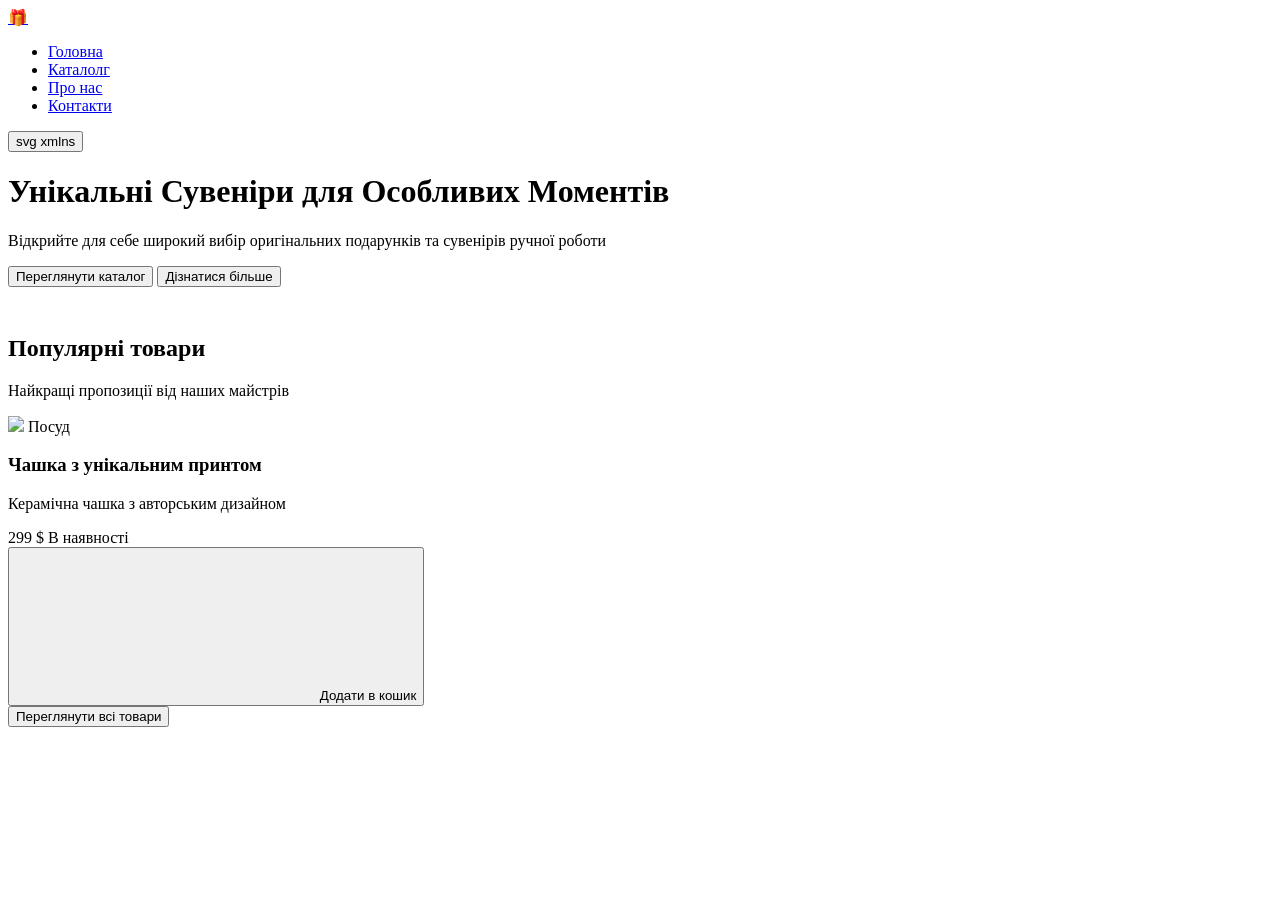
==== CW_less8/index.html @ 489c2e0f "Add files via upload" ====
<!DOCTYPE html>
<html lang="en">
<head>
    <link href = "style/style.css" rel = "stylesheet" type = "text/css">
    <meta charset="UTF-8">
    <title>Title</title>
</head>
<body>
<header class = "header wrapper">
    <div class = "header-top">
        <div class = "logo">
            <a href = "#">
                <span class = "logo-icon">🎁</span>
                <span class = "logo-tiitle"></span>
            </a>
        </div>
        <nav>
            <ul>
                <li><a href = "#">Головна</a></li>
                <li><a href = "#">Каталолг</a></li>
                <li><a href = "#">Про нас</a></li>
                <li><a href = "#">Контакти</a></li>
            </ul>
        </nav>
        <div class = "header-top-button">
            <button>svg xmlns</button>
        </div>

    <div class = "header-bottom">
        <h1>Унікальні Сувеніри для Особливих Моментів</h1>
        <p>Відкрийте для себе широкий вибір оригінальних подарунків та сувенірів ручної роботи</p>
    </div>
        <div class = "header-button-btn">
            <button>Переглянути каталог</button>
            <button>Дізнатися більше</button>
        </div>
        <main>
            <section class = "advantages">
                <article>
                    <svg xmlns='http://www.w3.org/2000/svg' width='24' height='24' viewBox="0 0 24 24" fill = "none"
                    stroke = "currentColor"></svg>
                </article>
                <article></article>
                <article></article>
                <article></article>
            </section>
            <section class = "catalog">
                <h2>Популярні товари</h2>
                <p>Найкращі пропозиції від наших майстрів</p>
                <div class="catalog-cards">
                    <article class = "card">
                        <img src = "images/product-1.jpg">
                        <span class = "label">Посуд</span>
                        <h3>Чашка з унікальним принтом</h3>
                        <p>Керамічна чашка з авторським дизайном</p>
                        <div class = "price">
                            <span class = "cost">299 $</span>
                            <span class = "instock">В наявності</span>
                        </div>
                        <button class = "card-btn">
                            <svg xmlns></svg>
                            <span>Додати в кошик</span>
                        </button>
                    </article>
                </div>
                <button>Переглянути всі товари</button>
            </section>
        </main>
</header>
</body>
</html>
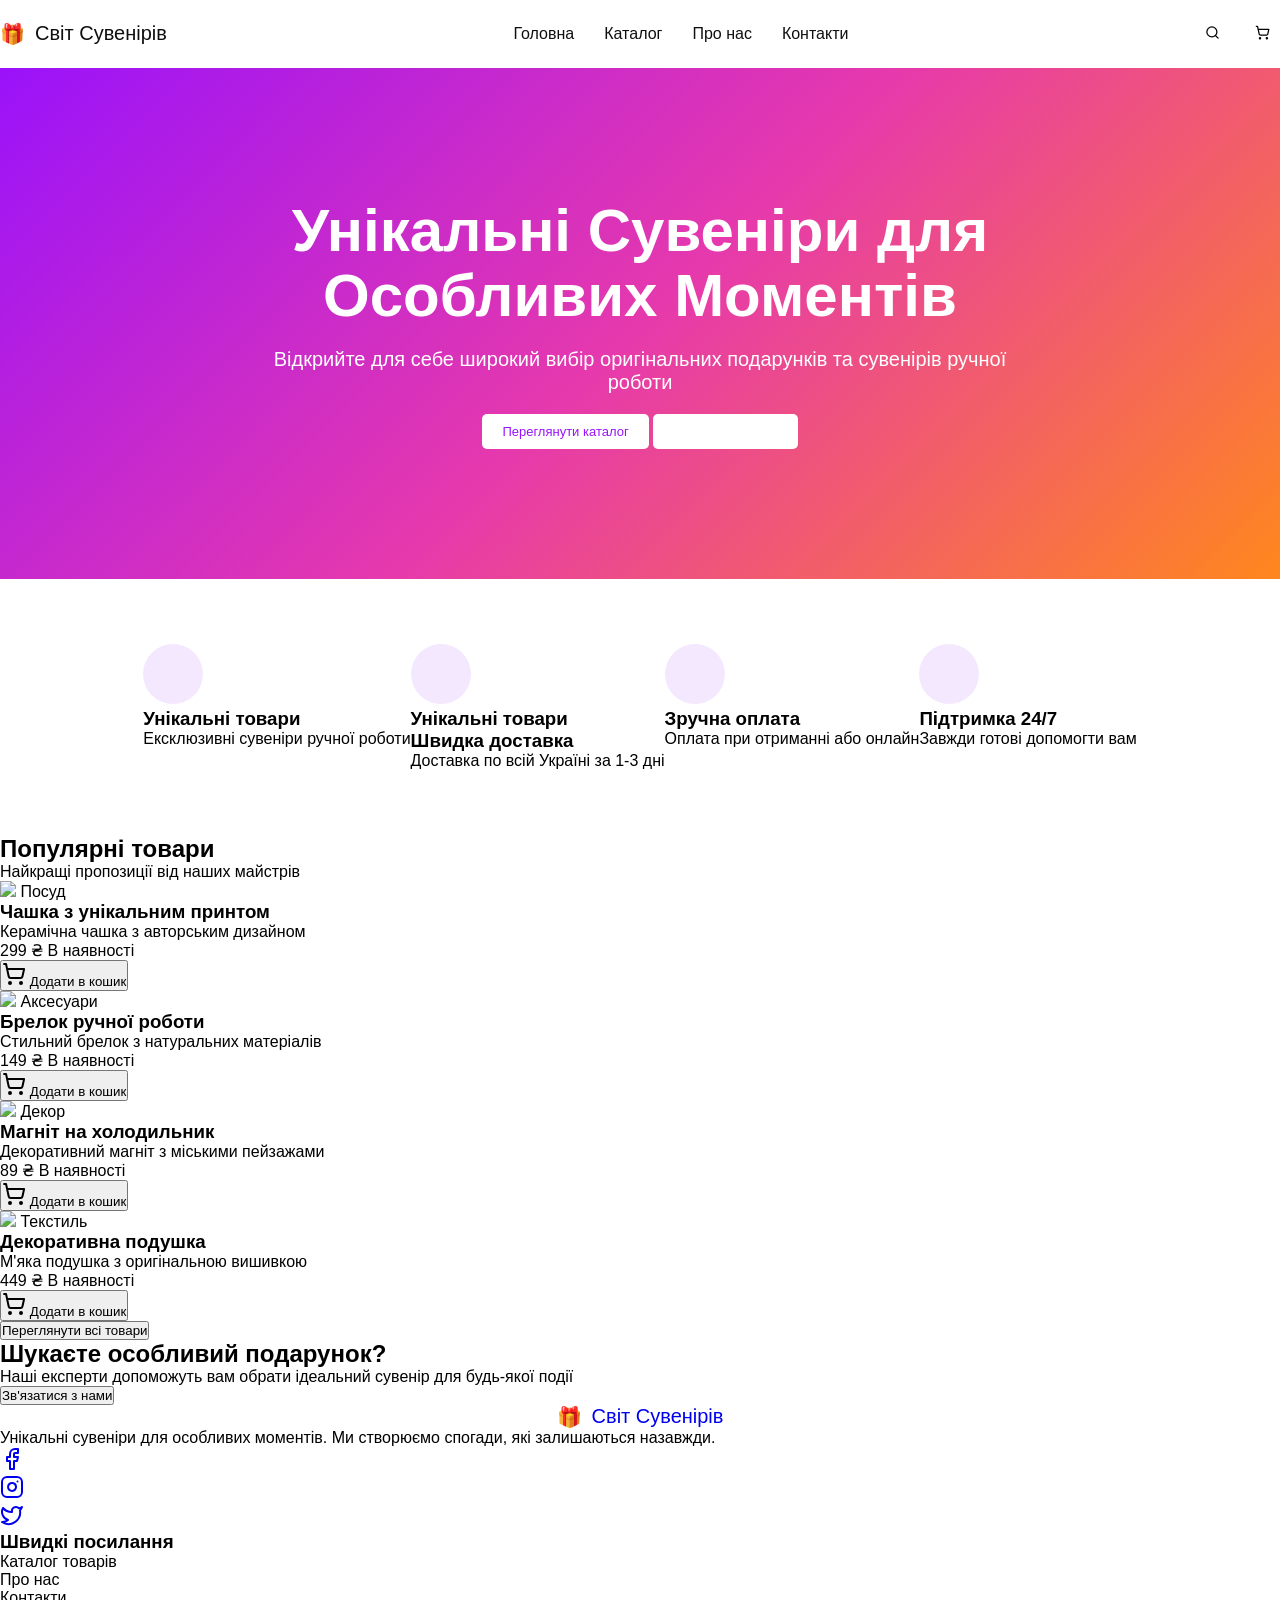
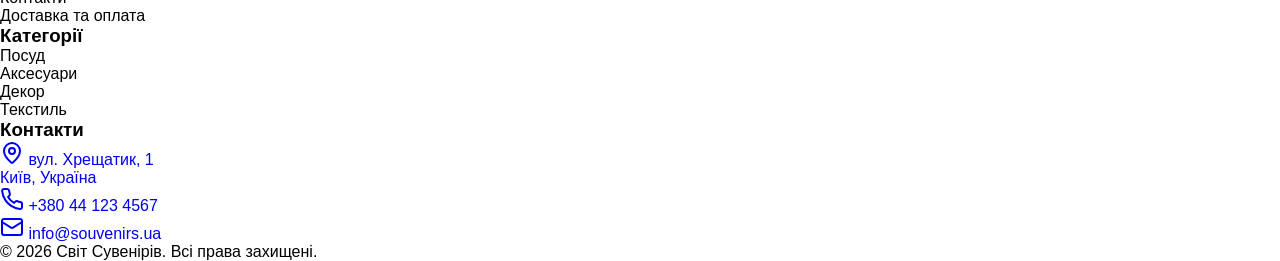
==== commit 1232dc94: "Add files via upload" ====
--- a/CW_less8/index.html
+++ b/CW_less8/index.html
@@ -1,71 +1,184 @@
 <!DOCTYPE html>
-<html lang="en">
+<html lang="en" xmlns="http://www.w3.org/1999/html">
 <head>
-    <link href = "style/style.css" rel = "stylesheet" type = "text/css">
+    <link href="style/style.css" rel="stylesheet" type="text/css">
     <meta charset="UTF-8">
     <title>Title</title>
 </head>
 <body>
-<header class = "header wrapper">
-    <div class = "header-top">
-        <div class = "logo">
-            <a href = "#">
-                <span class = "logo-icon">🎁</span>
-                <span class = "logo-tiitle"></span>
+<header class="header">
+    <div class="header-top wrapper">
+        <div class="logo">
+            <a href="#">
+                <span class="logo-icon">🎁</span>
+                <span class="logo-title">Світ Сувенірів</span>
             </a>
         </div>
         <nav>
             <ul>
-                <li><a href = "#">Головна</a></li>
-                <li><a href = "#">Каталолг</a></li>
-                <li><a href = "#">Про нас</a></li>
-                <li><a href = "#">Контакти</a></li>
+                <li><a href="#">Головна</a></li>
+                <li><a href="#">Каталог</a></li>
+                <li><a href="#">Про нас</a></li>
+                <li><a href="#">Контакти</a></li>
             </ul>
         </nav>
-        <div class = "header-top-button">
-            <button>svg xmlns</button>
+        <div class = "header-top-btn">
+            <button><svg xmlns="http://www.w3.org/2000/svg" width="15" height="15" viewBox="0 0 24 24" fill="none" stroke="currentColor" stroke-width="2" stroke-linecap="round" stroke-linejoin="round" class="lucide lucide-search h-5 w-5"><circle cx="11" cy="11" r="8"></circle><path d="m21 21-4.3-4.3"></path></svg></button>
+            <button><svg xmlns="http://www.w3.org/2000/svg" width="15" height="15" viewBox="0 0 24 24" fill="none" stroke="currentColor" stroke-width="2" stroke-linecap="round" stroke-linejoin="round" class="lucide lucide-shopping-cart h-5 w-5"><circle cx="8" cy="21" r="1"></circle><circle cx="19" cy="21" r="1"></circle><path d="M2.05 2.05h2l2.66 12.42a2 2 0 0 0 2 1.58h9.78a2 2 0 0 0 1.95-1.57l1.65-7.43H5.12"></path></svg></button>
         </div>
-
-    <div class = "header-bottom">
+    </div>
+    <div class="header-bottom">
         <h1>Унікальні Сувеніри для Особливих Моментів</h1>
         <p>Відкрийте для себе широкий вибір оригінальних подарунків та сувенірів ручної роботи</p>
+        <div class="header-bottom-btn">
+            <button>Переглянути каталог</button>
+            <button id="btn-hover">Дізнатися більше</button>
+        </div>
     </div>
-        <div class = "header-button-btn">
-            <button>Переглянути каталог</button>
-            <button>Дізнатися більше</button>
+</header>
+<main>
+    <section class="advantages wrapper">
+        <article>
+            <span><svg xmlns="http://www.w3.org/2000/svg" width="24" height="24" viewBox="0 0 24 24" fill="none" stroke="currentColor" stroke-width="2" stroke-linecap="round" stroke-linejoin="round" class="lucide lucide-gift h-8 w-8 text-purple-600"><rect x="3" y="8" width="18" height="4" rx="1"></rect><path d="M12 8v13"></path><path d="M19 12v7a2 2 0 0 1-2 2H7a2 2 0 0 1-2-2v-7"></path><path d="M7.5 8a2.5 2.5 0 0 1 0-5A4.8 8 0 0 1 12 8a4.8 8 0 0 1 4.5-5 2.5 2.5 0 0 1 0 5"></path></svg></span>
+            <h3>Унікальні товари</h3>
+            <p>Ексклюзивні сувеніри ручної роботи</p>
+        </article>
+        <article>
+            <svg xmlns="http://www.w3.org/2000/svg" width="24" height="24" viewBox="0 0 24 24" fill="none" stroke="currentColor" stroke-width="2" stroke-linecap="round" stroke-linejoin="round" class="lucide lucide-truck h-8 w-8 text-purple-600"><path d="M14 18V6a2 2 0 0 0-2-2H4a2 2 0 0 0-2 2v11a1 1 0 0 0 1 1h2"></path><path d="M15 18H9"></path><path d="M19 18h2a1 1 0 0 0 1-1v-3.65a1 1 0 0 0-.22-.624l-3.48-4.35A1 1 0 0 0 17.52 8H14"></path><circle cx="17" cy="18" r="2"></circle><circle cx="7" cy="18" r="2"></circle></svg>            <h3>Унікальні товари</h3>
+            <h3>Швидка доставка</h3>
+            <p>Доставка по всій Україні за 1-3 дні</p>
+        </article>
+        <article>
+            <svg xmlns="http://www.w3.org/2000/svg" width="24" height="24" viewBox="0 0 24 24" fill="none" stroke="currentColor" stroke-width="2" stroke-linecap="round" stroke-linejoin="round" class="lucide lucide-credit-card h-8 w-8 text-purple-600"><rect width="20" height="14" x="2" y="5" rx="2"></rect><line x1="2" x2="22" y1="10" y2="10"></line></svg>            <h3>Зручна оплата</h3>
+            <p>Оплата при отриманні або онлайн</p>
+        </article>
+        <article>
+            <svg xmlns="http://www.w3.org/2000/svg" width="24" height="24" viewBox="0 0 24 24" fill="none" stroke="currentColor" stroke-width="2" stroke-linecap="round" stroke-linejoin="round" class="lucide lucide-headphones h-8 w-8 text-purple-600"><path d="M3 14h3a2 2 0 0 1 2 2v3a2 2 0 0 1-2 2H5a2 2 0 0 1-2-2v-7a9 9 0 0 1 18 0v7a2 2 0 0 1-2 2h-1a2 2 0 0 1-2-2v-3a2 2 0 0 1 2-2h3"></path></svg>            <h3>Підтримка 24/7</h3>
+            <p>Завжди готові допомогти вам</p>
+        </article>
+    </section>
+    <section class="catalog">
+        <h2>Популярні товари</h2>
+        <p>Найкращі пропозиції від наших майстрів</p>
+        <div class = "catalog-cards">
+            <article class="card">
+                <img src="images/catalog1.jfif">
+                <span class="label">Посуд</span>
+                <h3>Чашка з унікальним принтом</h3>
+                <p>Керамічна чашка з авторським дизайном</p>
+                <div class="price">
+                    <span class ="cost">299 ₴</span>
+                    <span class ="instock">В наявності</span>
+                </div>
+                <button class="card-btn">
+                    <svg xmlns="http://www.w3.org/2000/svg" width="24" height="24" viewBox="0 0 24 24" fill="none" stroke="currentColor" stroke-width="2" stroke-linecap="round" stroke-linejoin="round" class="lucide lucide-shopping-cart mr-2 h-4 w-4"><circle cx="8" cy="21" r="1"></circle><circle cx="19" cy="21" r="1"></circle><path d="M2.05 2.05h2l2.66 12.42a2 2 0 0 0 2 1.58h9.78a2 2 0 0 0 1.95-1.57l1.65-7.43H5.12"></path></svg>                    <span>Додати в кошик</span>
+                </button>
+            </article>
+            <article class="card">
+                <img src="images/catalog2.jfif">
+                <span class="label">Аксесуари</span>
+                <h3>Брелок ручної роботи</h3>
+                <p>Стильний брелок з натуральних матеріалів</p>
+                <div class="price">
+                    <span class ="cost">149 ₴</span>
+                    <span class ="instock">В наявності</span>
+                </div>
+                <button class="card-btn">
+                    <svg xmlns="http://www.w3.org/2000/svg" width="24" height="24" viewBox="0 0 24 24" fill="none" stroke="currentColor" stroke-width="2" stroke-linecap="round" stroke-linejoin="round" class="lucide lucide-shopping-cart mr-2 h-4 w-4"><circle cx="8" cy="21" r="1"></circle><circle cx="19" cy="21" r="1"></circle><path d="M2.05 2.05h2l2.66 12.42a2 2 0 0 0 2 1.58h9.78a2 2 0 0 0 1.95-1.57l1.65-7.43H5.12"></path></svg>                    <span>Додати в кошик</span>
+                </button>
+            </article>
+            <article class="card">
+                <img src="images/catalog3.jfif">
+                <span class="label">Декор</span>
+                <h3>Магніт на холодильник</h3>
+                <p>Декоративний магніт з міськими пейзажами</p>
+                <div class="price">
+                    <span class ="cost">89 ₴</span>
+                    <span class ="instock">В наявності</span>
+                </div>
+                <button class="card-btn">
+                    <svg xmlns="http://www.w3.org/2000/svg" width="24" height="24" viewBox="0 0 24 24" fill="none" stroke="currentColor" stroke-width="2" stroke-linecap="round" stroke-linejoin="round" class="lucide lucide-shopping-cart mr-2 h-4 w-4"><circle cx="8" cy="21" r="1"></circle><circle cx="19" cy="21" r="1"></circle><path d="M2.05 2.05h2l2.66 12.42a2 2 0 0 0 2 1.58h9.78a2 2 0 0 0 1.95-1.57l1.65-7.43H5.12"></path></svg>                    <span>Додати в кошик</span>
+                </button>
+            </article>
+            <article class="card">
+                <img src="images/catalog4.jfif">
+                <span class="label">Текстиль</span>
+                <h3>Декоративна подушка</h3>
+                <p>М'яка подушка з оригінальною вишивкою</p>
+                <div class="price">
+                    <span class ="cost">449 ₴</span>
+                    <span class ="instock">В наявності</span>
+                </div>
+                <button class="card-btn">
+                    <svg xmlns="http://www.w3.org/2000/svg" width="24" height="24" viewBox="0 0 24 24" fill="none" stroke="currentColor" stroke-width="2" stroke-linecap="round" stroke-linejoin="round" class="lucide lucide-shopping-cart mr-2 h-4 w-4"><circle cx="8" cy="21" r="1"></circle><circle cx="19" cy="21" r="1"></circle><path d="M2.05 2.05h2l2.66 12.42a2 2 0 0 0 2 1.58h9.78a2 2 0 0 0 1.95-1.57l1.65-7.43H5.12"></path></svg>                    <span>Додати в кошик</span>
+                </button>
+            </article>
         </div>
-        <main>
-            <section class = "advantages">
-                <article>
-                    <svg xmlns='http://www.w3.org/2000/svg' width='24' height='24' viewBox="0 0 24 24" fill = "none"
-                    stroke = "currentColor"></svg>
-                </article>
-                <article></article>
-                <article></article>
-                <article></article>
-            </section>
-            <section class = "catalog">
-                <h2>Популярні товари</h2>
-                <p>Найкращі пропозиції від наших майстрів</p>
-                <div class="catalog-cards">
-                    <article class = "card">
-                        <img src = "images/product-1.jpg">
-                        <span class = "label">Посуд</span>
-                        <h3>Чашка з унікальним принтом</h3>
-                        <p>Керамічна чашка з авторським дизайном</p>
-                        <div class = "price">
-                            <span class = "cost">299 $</span>
-                            <span class = "instock">В наявності</span>
-                        </div>
-                        <button class = "card-btn">
-                            <svg xmlns></svg>
-                            <span>Додати в кошик</span>
-                        </button>
-                    </article>
-                </div>
-                <button>Переглянути всі товари</button>
-            </section>
-        </main>
-</header>
+        <button>Переглянути всі товари</button>
+    </section>
+    <section class="send">
+        <h2>Шукаєте особливий подарунок?</h2>
+        <p>Наші експерти допоможуть вам обрати ідеальний сувенір для будь-якої події</p>
+        <button>Зв'язатися з нами</button>
+    </section>
+</main>
+<footer>
+    <div class="footer-top">
+        <article class="column">
+            <div class="logo">
+                <a href="#">
+                    <span class="logo-icon">🎁</span>
+                    <span class="logo-title">Світ Сувенірів</span>
+                </a>
+            </div>
+            <p>Унікальні сувеніри для особливих моментів. Ми створюємо спогади, які залишаються назавжди.</p>
+            <div class="social">
+                <ul>
+                    <li><a href="#"><svg xmlns="http://www.w3.org/2000/svg" width="24" height="24" viewBox="0 0 24 24" fill="none" stroke="currentColor" stroke-width="2" stroke-linecap="round" stroke-linejoin="round" class="lucide lucide-facebook h-5 w-5"><path d="M18 2h-3a5 5 0 0 0-5 5v3H7v4h3v8h4v-8h3l1-4h-4V7a1 1 0 0 1 1-1h3z"></path></svg></a></li>
+                    <li><a href="#"><svg xmlns="http://www.w3.org/2000/svg" width="24" height="24" viewBox="0 0 24 24" fill="none" stroke="currentColor" stroke-width="2" stroke-linecap="round" stroke-linejoin="round" class="lucide lucide-instagram h-5 w-5"><rect width="20" height="20" x="2" y="2" rx="5" ry="5"></rect><path d="M16 11.37A4 4 0 1 1 12.63 8 4 4 0 0 1 16 11.37z"></path><line x1="17.5" x2="17.51" y1="6.5" y2="6.5"></line></svg></a></li>
+                    <li><a href="#"><svg xmlns="http://www.w3.org/2000/svg" width="24" height="24" viewBox="0 0 24 24" fill="none" stroke="currentColor" stroke-width="2" stroke-linecap="round" stroke-linejoin="round" class="lucide lucide-twitter h-5 w-5"><path d="M22 4s-.7 2.1-2 3.4c1.6 10-9.4 17.3-18 11.6 2.2.1 4.4-.6 6-2C3 15.5.5 9.6 3 5c2.2 2.6 5.6 4.1 9 4-.9-4.2 4-6.6 7-3.8 1.1 0 3-1.2 3-1.2z"></path></svg></a></li>
+                </ul>
+            </div>
+        </article>
+        <article class="column">
+            <h3>Швидкі посилання</h3>
+            <ul>
+                <li><a href="#"></a>Каталог товарів</li>
+                <li><a href="#"></a>Про нас</li>
+                <li><a href="#"></a>Контакти</li>
+                <li><a href="#"></a>Доставка та оплата</li>
+            </ul>
+        </article>
+        <article class="column">
+            <h3>Категорії</h3>
+            <ul>
+                <li><a href="#"></a>Посуд</li>
+                <li><a href="#"></a>Аксесуари</li>
+                <li><a href="#"></a>Декор</li>
+                <li><a href="#"></a>Текстиль</li>
+            </ul>
+        </article>
+        <article class="column">
+            <h3>Контакти</h3>
+            <ul>
+                <li><a href="#">
+                    <span><svg xmlns="http://www.w3.org/2000/svg" width="24" height="24" viewBox="0 0 24 24" fill="none" stroke="currentColor" stroke-width="2" stroke-linecap="round" stroke-linejoin="round" class="lucide lucide-map-pin h-5 w-5 flex-shrink-0 mt-0.5"><path d="M20 10c0 4.993-5.539 10.193-7.399 11.799a1 1 0 0 1-1.202 0C9.539 20.193 4 14.993 4 10a8 8 0 0 1 16 0"></path><circle cx="12" cy="10" r="3"></circle></svg></span>
+                    <span>вул. Хрещатик, 1<br>Київ, Україна</span>
+                </a></li>
+                <li><a href="tel: +380 44 123 4567">
+                    <span><svg xmlns="http://www.w3.org/2000/svg" width="24" height="24" viewBox="0 0 24 24" fill="none" stroke="currentColor" stroke-width="2" stroke-linecap="round" stroke-linejoin="round" class="lucide lucide-phone h-5 w-5 flex-shrink-0"><path d="M22 16.92v3a2 2 0 0 1-2.18 2 19.79 19.79 0 0 1-8.63-3.07 19.5 19.5 0 0 1-6-6 19.79 19.79 0 0 1-3.07-8.67A2 2 0 0 1 4.11 2h3a2 2 0 0 1 2 1.72 12.84 12.84 0 0 0 .7 2.81 2 2 0 0 1-.45 2.11L8.09 9.91a16 16 0 0 0 6 6l1.27-1.27a2 2 0 0 1 2.11-.45 12.84 12.84 0 0 0 2.81.7A2 2 0 0 1 22 16.92z"></path></svg></span>
+                    <span>+380 44 123 4567</span>
+                </a></li>
+                <li><a href="mailto:info@souvenirs.ua">
+                    <span><svg xmlns="http://www.w3.org/2000/svg" width="24" height="24" viewBox="0 0 24 24" fill="none" stroke="currentColor" stroke-width="2" stroke-linecap="round" stroke-linejoin="round" class="lucide lucide-mail h-5 w-5 flex-shrink-0"><rect width="20" height="16" x="2" y="4" rx="2"></rect><path d="m22 7-8.97 5.7a1.94 1.94 0 0 1-2.06 0L2 7"></path></svg></span>
+                    <span>info@souvenirs.ua</span>
+                </a></li>
+            </ul>
+        </article>
+    </div>
+    <div class="footer-bottom">
+        <p>&copy; 2026 Світ Сувенірів. Всі права захищені.</p>
+    </div>
+</footer>
 </body>
 </html>
--- a/CW_less8/style/style.css
+++ b/CW_less8/style/style.css
@@ -0,0 +1,106 @@
+*{
+    box-sizing: border-box;
+    margin: 0;
+    padding: 0;
+    list-style: none;
+    text-decoration: none;
+    font-family: 'Segoe UI', Tahoma, Geneva, Verdana, sans-serif;
+}
+.wrapper{
+    max-width: 1400px;
+    margin: 0 auto;
+}
+.header-top{
+    display: flex;
+    justify-content: space-between;
+    padding: 15px 0;
+    align-items: center;
+}
+header a{
+    color: #0f0f0f;
+}
+.logo a{
+    display: flex;
+    justify-content: center;
+    column-gap: 10px;
+    font-size: 20px;
+}
+.logo-item{
+    background: linear-gradient(#9a12fa, #ff842d);
+    padding: 10px;
+    border-radius: 50%;
+}
+.logo-item{
+    font-weight: 400;
+}
+nav ul{
+    display: flex;
+    column-gap: 30px;
+}
+nav ul li a:hover{
+    color: #9c1af6;
+}
+.header-top-btn{
+    display: flex;
+    column-gap: 15px;
+}
+.header-top-btn button{
+    padding: 10px;
+    border: none;
+    background: transparent;
+    border-radius: 18px;
+}
+.header-top-btn button:hover{
+    background: #aeaeae;
+}
+.header-bottom{
+    display: flex;
+    flex-direction: column;
+    align-items: center;
+    padding: 130px 0;
+    color: #ffffff;
+    background: linear-gradient(135deg, #9a12fa, #e639ad, #ff871d);
+    row-gap: 20px;
+}
+.header-bottom h1{
+    font-size: 60px;
+    font-weight: 550;
+    width: 770px;
+    line-height: 65px;
+    text-align: center;
+}
+.header-bottom p{
+    font-size: 20px;
+    font-weight: 400;
+    width: 770px;
+    text-align: center;
+}
+.header-bottom-btn button{
+    border: none;
+    background: white;
+    padding: 10px 20px;
+    border-radius: 5px;
+    font-size: 13px;
+    color: #9a12fa;
+    font-weight: 500;
+    cursor: pointer;
+}
+#btn-hover{
+    color: transparent;
+}
+#btn-hover:hover{
+    background: transparent;
+    outline: 1px solid #ffffff;
+    color: #0f0f0f;
+}
+.advantages{
+    display: flex;
+    justify-content: center;
+    padding: 65px 0;
+}
+.advantages article svg{
+    background: #f4e8ff;
+    border-radius: 50%;
+    padding: 30px;
+    color: #0f0f0f;
+}
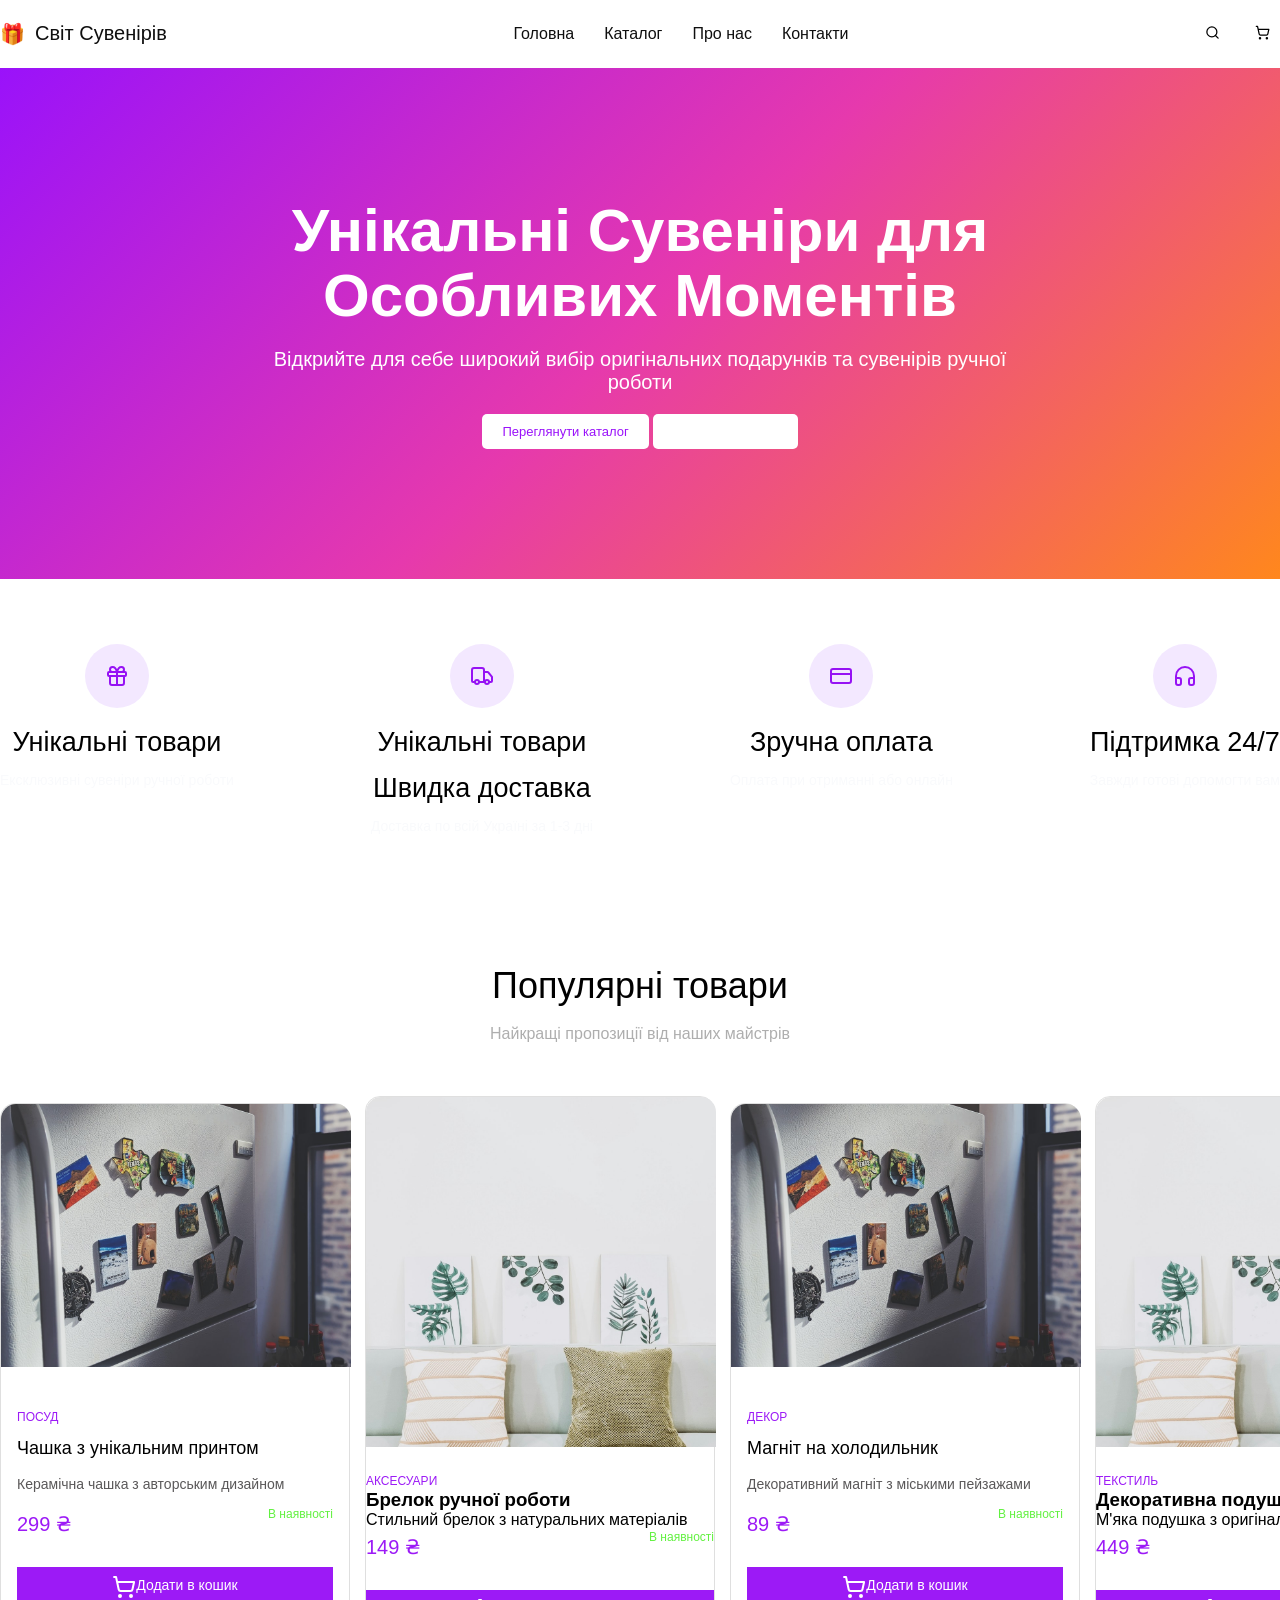
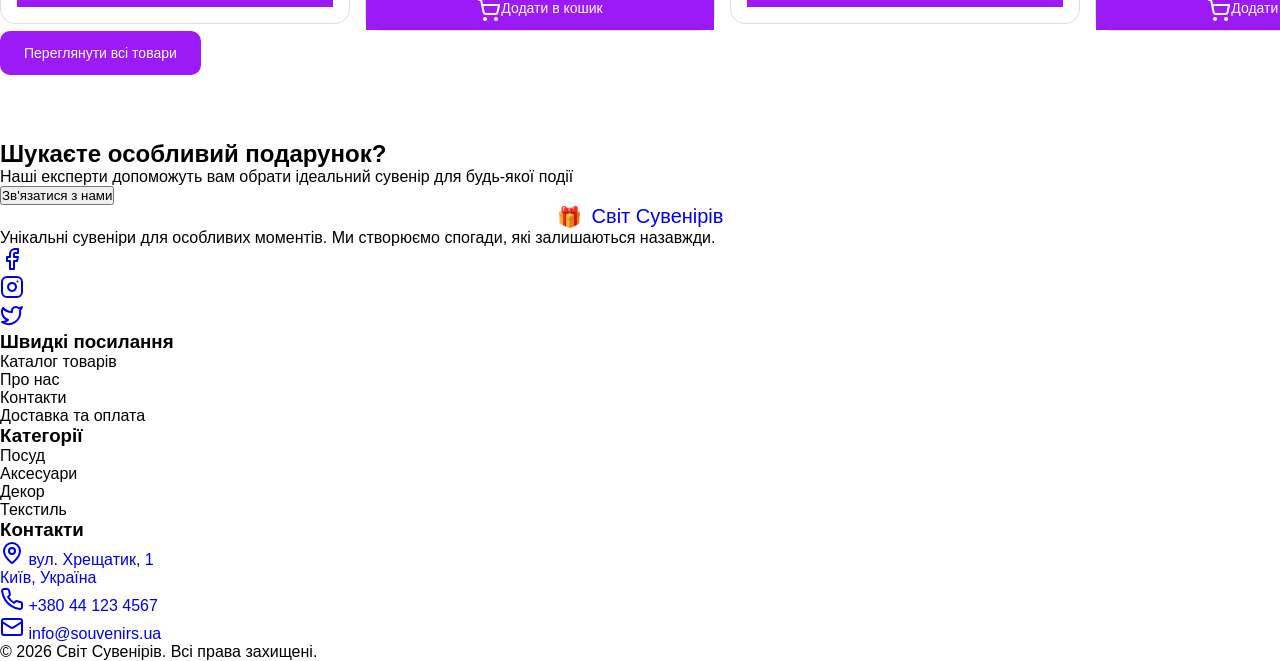
==== commit b1f81a8f: "Add files via upload" ====
--- a/CW_less8/index.html
+++ b/CW_less8/index.html
@@ -44,25 +44,29 @@
             <p>Ексклюзивні сувеніри ручної роботи</p>
         </article>
         <article>
-            <svg xmlns="http://www.w3.org/2000/svg" width="24" height="24" viewBox="0 0 24 24" fill="none" stroke="currentColor" stroke-width="2" stroke-linecap="round" stroke-linejoin="round" class="lucide lucide-truck h-8 w-8 text-purple-600"><path d="M14 18V6a2 2 0 0 0-2-2H4a2 2 0 0 0-2 2v11a1 1 0 0 0 1 1h2"></path><path d="M15 18H9"></path><path d="M19 18h2a1 1 0 0 0 1-1v-3.65a1 1 0 0 0-.22-.624l-3.48-4.35A1 1 0 0 0 17.52 8H14"></path><circle cx="17" cy="18" r="2"></circle><circle cx="7" cy="18" r="2"></circle></svg>            <h3>Унікальні товари</h3>
+            <span><svg xmlns="http://www.w3.org/2000/svg" width="24" height="24" viewBox="0 0 24 24" fill="none" stroke="currentColor" stroke-width="2" stroke-linecap="round" stroke-linejoin="round" class="lucide lucide-truck h-8 w-8 text-purple-600"><path d="M14 18V6a2 2 0 0 0-2-2H4a2 2 0 0 0-2 2v11a1 1 0 0 0 1 1h2"></path><path d="M15 18H9"></path><path d="M19 18h2a1 1 0 0 0 1-1v-3.65a1 1 0 0 0-.22-.624l-3.48-4.35A1 1 0 0 0 17.52 8H14"></path><circle cx="17" cy="18" r="2"></circle><circle cx="7" cy="18" r="2"></circle></svg></span>
+            <h3>Унікальні товари</h3>
             <h3>Швидка доставка</h3>
             <p>Доставка по всій Україні за 1-3 дні</p>
         </article>
         <article>
-            <svg xmlns="http://www.w3.org/2000/svg" width="24" height="24" viewBox="0 0 24 24" fill="none" stroke="currentColor" stroke-width="2" stroke-linecap="round" stroke-linejoin="round" class="lucide lucide-credit-card h-8 w-8 text-purple-600"><rect width="20" height="14" x="2" y="5" rx="2"></rect><line x1="2" x2="22" y1="10" y2="10"></line></svg>            <h3>Зручна оплата</h3>
+            <span><svg xmlns="http://www.w3.org/2000/svg" width="24" height="24" viewBox="0 0 24 24" fill="none" stroke="currentColor" stroke-width="2" stroke-linecap="round" stroke-linejoin="round" class="lucide lucide-credit-card h-8 w-8 text-purple-600"><rect width="20" height="14" x="2" y="5" rx="2"></rect><line x1="2" x2="22" y1="10" y2="10"></line></svg></span>
+            <h3>Зручна оплата</h3>
             <p>Оплата при отриманні або онлайн</p>
         </article>
         <article>
-            <svg xmlns="http://www.w3.org/2000/svg" width="24" height="24" viewBox="0 0 24 24" fill="none" stroke="currentColor" stroke-width="2" stroke-linecap="round" stroke-linejoin="round" class="lucide lucide-headphones h-8 w-8 text-purple-600"><path d="M3 14h3a2 2 0 0 1 2 2v3a2 2 0 0 1-2 2H5a2 2 0 0 1-2-2v-7a9 9 0 0 1 18 0v7a2 2 0 0 1-2 2h-1a2 2 0 0 1-2-2v-3a2 2 0 0 1 2-2h3"></path></svg>            <h3>Підтримка 24/7</h3>
+            <span><svg xmlns="http://www.w3.org/2000/svg" width="24" height="24" viewBox="0 0 24 24" fill="none" stroke="currentColor" stroke-width="2" stroke-linecap="round" stroke-linejoin="round" class="lucide lucide-headphones h-8 w-8 text-purple-600"><path d="M3 14h3a2 2 0 0 1 2 2v3a2 2 0 0 1-2 2H5a2 2 0 0 1-2-2v-7a9 9 0 0 1 18 0v7a2 2 0 0 1-2 2h-1a2 2 0 0 1-2-2v-3a2 2 0 0 1 2-2h3"></path></svg></span>
+            <h3>Підтримка 24/7</h3>
             <p>Завжди готові допомогти вам</p>
         </article>
     </section>
-    <section class="catalog">
+    <section class="catalog wrapper">
         <h2>Популярні товари</h2>
         <p>Найкращі пропозиції від наших майстрів</p>
         <div class = "catalog-cards">
             <article class="card">
-                <img src="images/catalog1.jfif">
+                <img src="images/photo-1582484898866-ac15ca496f0d.jfif">
+                <div class = "card-text">
                 <span class="label">Посуд</span>
                 <h3>Чашка з унікальним принтом</h3>
                 <p>Керамічна чашка з авторським дизайном</p>
@@ -74,44 +78,52 @@
                     <svg xmlns="http://www.w3.org/2000/svg" width="24" height="24" viewBox="0 0 24 24" fill="none" stroke="currentColor" stroke-width="2" stroke-linecap="round" stroke-linejoin="round" class="lucide lucide-shopping-cart mr-2 h-4 w-4"><circle cx="8" cy="21" r="1"></circle><circle cx="19" cy="21" r="1"></circle><path d="M2.05 2.05h2l2.66 12.42a2 2 0 0 0 2 1.58h9.78a2 2 0 0 0 1.95-1.57l1.65-7.43H5.12"></path></svg>                    <span>Додати в кошик</span>
                 </button>
             </article>
+            <div>
+                <article class="card">
+                    <img src="images/photo-1646679639653-3f26c67dfbae.jfif">
+                    <span class="label">Аксесуари</span>
+                    <h3>Брелок ручної роботи</h3>
+                    <p>Стильний брелок з натуральних матеріалів</p>
+                    <div class="price">
+                        <span class ="cost">149 ₴</span>
+                        <span class ="instock">В наявності</span>
+                    </div>
+                    <button class="card-btn">
+                        <svg xmlns="http://www.w3.org/2000/svg" width="24" height="24" viewBox="0 0 24 24" fill="none" stroke="currentColor" stroke-width="2" stroke-linecap="round" stroke-linejoin="round" class="lucide lucide-shopping-cart mr-2 h-4 w-4"><circle cx="8" cy="21" r="1"></circle><circle cx="19" cy="21" r="1"></circle><path d="M2.05 2.05h2l2.66 12.42a2 2 0 0 0 2 1.58h9.78a2 2 0 0 0 1.95-1.57l1.65-7.43H5.12"></path></svg>                    <span>Додати в кошик</span>
+                    </button>
+
+                </article>
+            </div>
             <article class="card">
-                <img src="images/catalog2.jfif">
-                <span class="label">Аксесуари</span>
-                <h3>Брелок ручної роботи</h3>
-                <p>Стильний брелок з натуральних матеріалів</p>
-                <div class="price">
-                    <span class ="cost">149 ₴</span>
-                    <span class ="instock">В наявності</span>
+                <div>
+                <img src="images/photo-1582484898866-ac15ca496f0d.jfif">
+                <div class = "card-text">
+                    <span class="label">Декор</span>
+                    <h3>Магніт на холодильник</h3>
+                    <p>Декоративний магніт з міськими пейзажами</p>
+                    <div class="price">
+                        <span class ="cost">89 ₴</span>
+                        <span class ="instock">В наявності</span>
+                    </div>
+                    <button class="card-btn">
+                        <svg xmlns="http://www.w3.org/2000/svg" width="24" height="24" viewBox="0 0 24 24" fill="none" stroke="currentColor" stroke-width="2" stroke-linecap="round" stroke-linejoin="round" class="lucide lucide-shopping-cart mr-2 h-4 w-4"><circle cx="8" cy="21" r="1"></circle><circle cx="19" cy="21" r="1"></circle><path d="M2.05 2.05h2l2.66 12.42a2 2 0 0 0 2 1.58h9.78a2 2 0 0 0 1.95-1.57l1.65-7.43H5.12"></path></svg>                    <span>Додати в кошик</span>
+                    </button>
                 </div>
-                <button class="card-btn">
-                    <svg xmlns="http://www.w3.org/2000/svg" width="24" height="24" viewBox="0 0 24 24" fill="none" stroke="currentColor" stroke-width="2" stroke-linecap="round" stroke-linejoin="round" class="lucide lucide-shopping-cart mr-2 h-4 w-4"><circle cx="8" cy="21" r="1"></circle><circle cx="19" cy="21" r="1"></circle><path d="M2.05 2.05h2l2.66 12.42a2 2 0 0 0 2 1.58h9.78a2 2 0 0 0 1.95-1.57l1.65-7.43H5.12"></path></svg>                    <span>Додати в кошик</span>
-                </button>
             </article>
             <article class="card">
-                <img src="images/catalog3.jfif">
-                <span class="label">Декор</span>
-                <h3>Магніт на холодильник</h3>
-                <p>Декоративний магніт з міськими пейзажами</p>
-                <div class="price">
-                    <span class ="cost">89 ₴</span>
-                    <span class ="instock">В наявності</span>
+                <div>
+                    <img src="images/photo-1646679639653-3f26c67dfbae.jfif">
+                    <span class="label">Текстиль</span>
+                    <h3>Декоративна подушка</h3>
+                    <p>М'яка подушка з оригінальною вишивкою</p>
+                    <div class="price">
+                        <span class ="cost">449 ₴</span>
+                        <span class ="instock">В наявності</span>
+                    </div>
+                    <button class="card-btn">
+                        <svg xmlns="http://www.w3.org/2000/svg" width="24" height="24" viewBox="0 0 24 24" fill="none" stroke="currentColor" stroke-width="2" stroke-linecap="round" stroke-linejoin="round" class="lucide lucide-shopping-cart mr-2 h-4 w-4"><circle cx="8" cy="21" r="1"></circle><circle cx="19" cy="21" r="1"></circle><path d="M2.05 2.05h2l2.66 12.42a2 2 0 0 0 2 1.58h9.78a2 2 0 0 0 1.95-1.57l1.65-7.43H5.12"></path></svg>                    <span>Додати в кошик</span>
+                    </button>
                 </div>
-                <button class="card-btn">
-                    <svg xmlns="http://www.w3.org/2000/svg" width="24" height="24" viewBox="0 0 24 24" fill="none" stroke="currentColor" stroke-width="2" stroke-linecap="round" stroke-linejoin="round" class="lucide lucide-shopping-cart mr-2 h-4 w-4"><circle cx="8" cy="21" r="1"></circle><circle cx="19" cy="21" r="1"></circle><path d="M2.05 2.05h2l2.66 12.42a2 2 0 0 0 2 1.58h9.78a2 2 0 0 0 1.95-1.57l1.65-7.43H5.12"></path></svg>                    <span>Додати в кошик</span>
-                </button>
-            </article>
-            <article class="card">
-                <img src="images/catalog4.jfif">
-                <span class="label">Текстиль</span>
-                <h3>Декоративна подушка</h3>
-                <p>М'яка подушка з оригінальною вишивкою</p>
-                <div class="price">
-                    <span class ="cost">449 ₴</span>
-                    <span class ="instock">В наявності</span>
-                </div>
-                <button class="card-btn">
-                    <svg xmlns="http://www.w3.org/2000/svg" width="24" height="24" viewBox="0 0 24 24" fill="none" stroke="currentColor" stroke-width="2" stroke-linecap="round" stroke-linejoin="round" class="lucide lucide-shopping-cart mr-2 h-4 w-4"><circle cx="8" cy="21" r="1"></circle><circle cx="19" cy="21" r="1"></circle><path d="M2.05 2.05h2l2.66 12.42a2 2 0 0 0 2 1.58h9.78a2 2 0 0 0 1.95-1.57l1.65-7.43H5.12"></path></svg>                    <span>Додати в кошик</span>
-                </button>
             </article>
         </div>
         <button>Переглянути всі товари</button>
@@ -123,7 +135,7 @@
     </section>
 </main>
 <footer>
-    <div class="footer-top">
+    <div class="footer-top wrapper">
         <article class="column">
             <div class="logo">
                 <a href="#">
--- a/CW_less8/style/style.css
+++ b/CW_less8/style/style.css
@@ -95,12 +95,152 @@
 }
 .advantages{
     display: flex;
+    justify-content: space-between;
+    padding: 65px 0;
+    column-gap: 30px;
+    text-align: center;
+}
+.catalog-cards{
+    max-width: 280px;
+    display: flex;
+    align-items: center;
+    column-gap: 15px;
+
+}
+.card{
+    border: 1px solid #dfdfdf;
+    border-radius: 15px;
+    max-width: 350px;
+}
+.advantages article span{
+    display: flex;
+    align-items: center;
     justify-content: center;
+    width: 64px;
+    height: 64px;
+    background: #f3e8ff;
+    border-radius: 50%;
+    color: #9612f4;
+    margin-bottom: 16px;
+}
+.advantages article{
+    display: flex;
+    flex-direction: column;
+    align-items: center;
+}
+.advantages article h3{
+    margin-bottom: 10px;
+    font-size: 27px;
+    font-weight: 500;
+    line-height: 36px;
+}
+.advantages article p{
+    font-size: 14px;
+    font-weight: 400;
+    line-height: 20px;
+    color: #f9fafc
+}
+.catalog{
+    display: flex;
+    flex-direction: column;
     padding: 65px 0;
-}
-.advantages article svg{
-    background: #f4e8ff;
-    border-radius: 50%;
-    padding: 30px;
-    color: #0f0f0f;
-}
+
+}
+.card img{
+    width: 350px;
+    max-height: 350px;
+    object-fit: cover;
+    border-radius: 15px 15px 0 0;
+    margin-bottom: 20px;
+}
+.catalog h2{
+    font-size: 36px;
+    line-height: 40px;
+    text-align: center;
+    font-weight: 500;
+    margin-bottom: 16px;
+}
+.catalog > p{
+    text-align: center;
+    font-size: 16px;
+    line-height: 24px;
+    color: #aeaeae;
+    margin-bottom: 50px;
+}
+.label{
+    font-size: 12px;
+    line-height: 16px;
+    color: #9c1af6;
+    text-transform: uppercase;
+
+}
+.card-text{
+    padding: 16px;
+}
+.card-text h3{
+    font-size: 18px;
+    line-height: 27px;
+    font-weight: 500;
+    margin: 10px 0;
+}
+.card-text p{
+    font-size: 14px;
+    line-height: 24px;
+    color: #5a5859;
+    margin-bottom: 10px;
+    font-weight: 400;
+}
+.price{
+    display: flex;
+    justify-content: space-between;
+    align-items: center;
+    margin-bottom: 25px;
+}
+.cost{
+    font-size: 20px;
+    line-height: 28px;
+    font-weight: 400;
+    color: #9c1af6;
+}
+.instock{
+    font-size: 12px;
+    line-height: 16px;
+    color: #62f140;
+    margin-bottom: 20px;
+}
+.card-btn{
+    display: flex;
+    width: 100%;
+    aligh-items: center;
+    justify-content: center;
+    padding: 8px;
+    border: none;
+    background: #9c1af6;
+    color: white;
+    font-size: 14px;
+    line-height: 20px;
+    cursor: pointer;
+    font-weight: 500;
+}
+.card-btn:hover{
+    background: #9c1af6;
+
+}
+.catalog button{
+    background: #9c1af6;
+}
+.card:hover{
+
+}
+.catalog > button{
+    width: fit-content;
+    padding: 12px 24px;
+    font-size: 14px;
+    line-height: 20px;
+    font-weight: 500;
+    border-radius: 10px;
+    background: #9c1af6;
+    color: white;
+    border: none;
+    cursor: pointer;
+}
